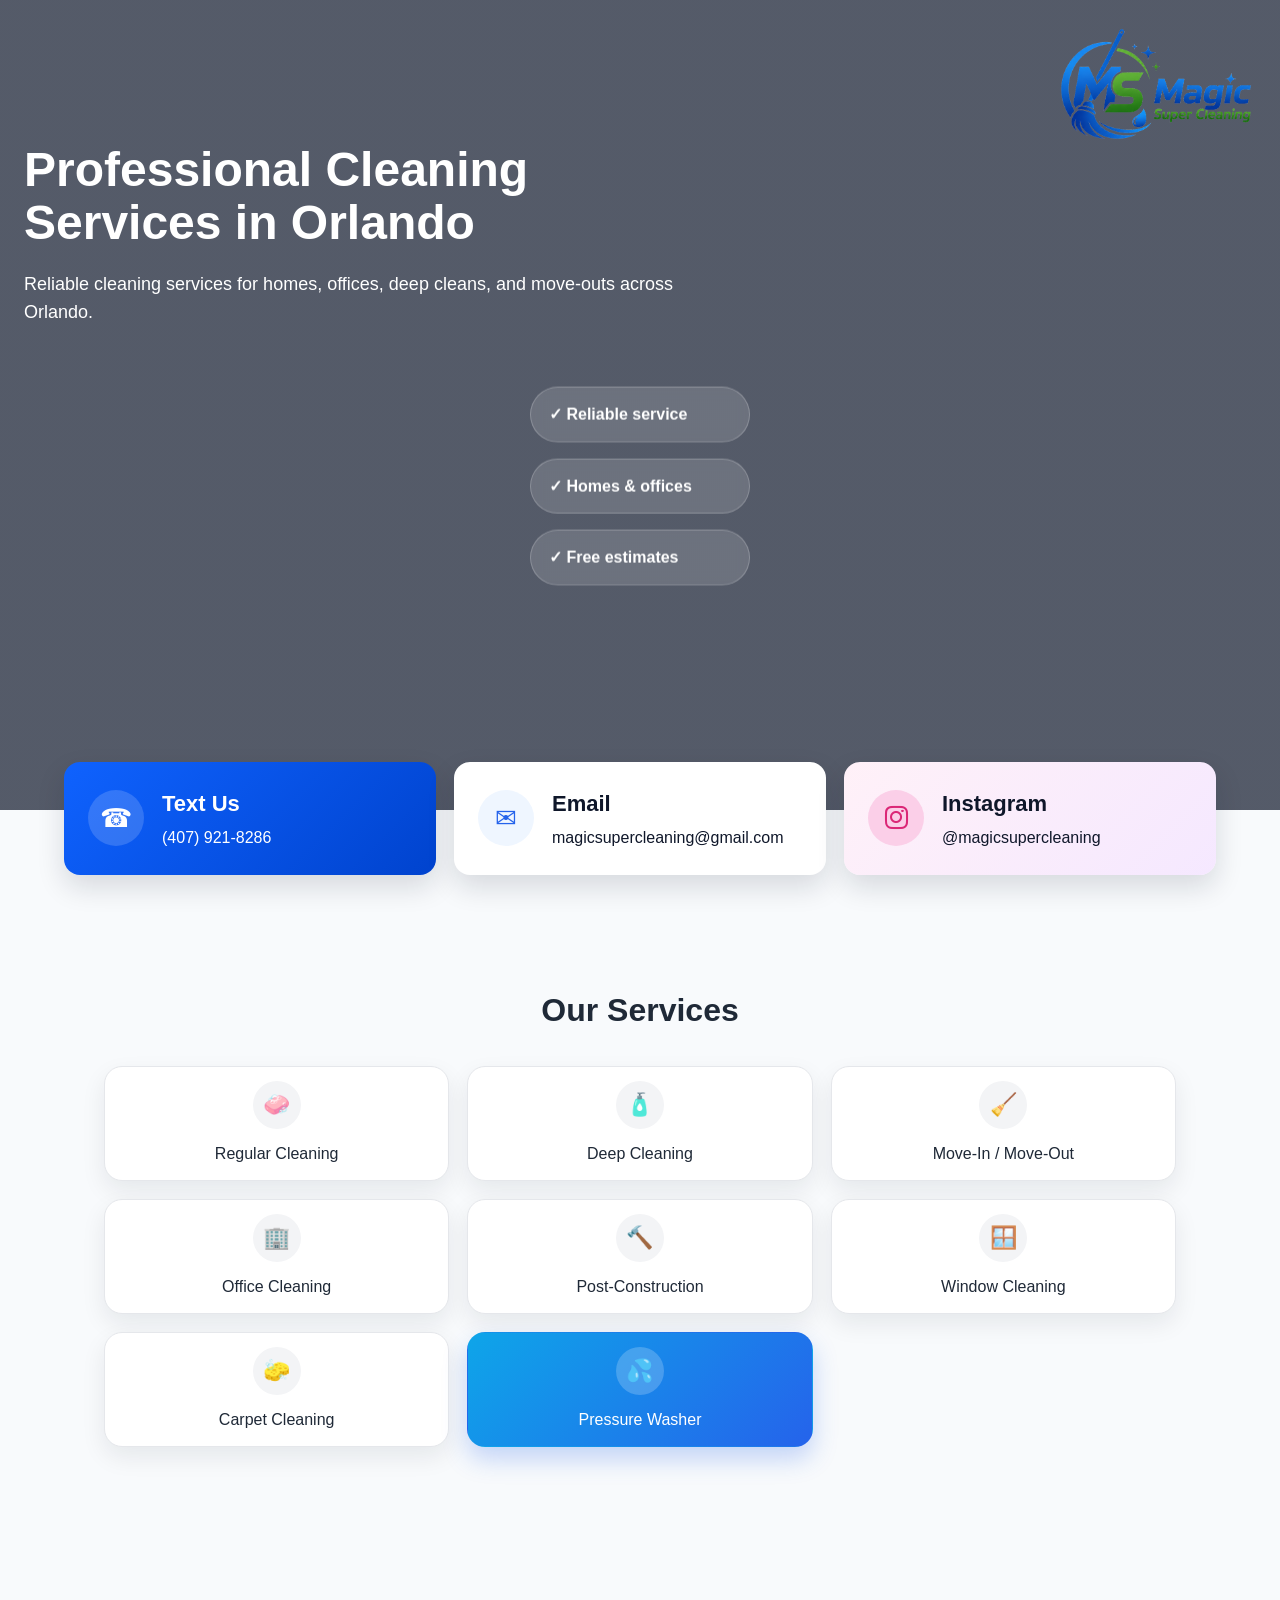
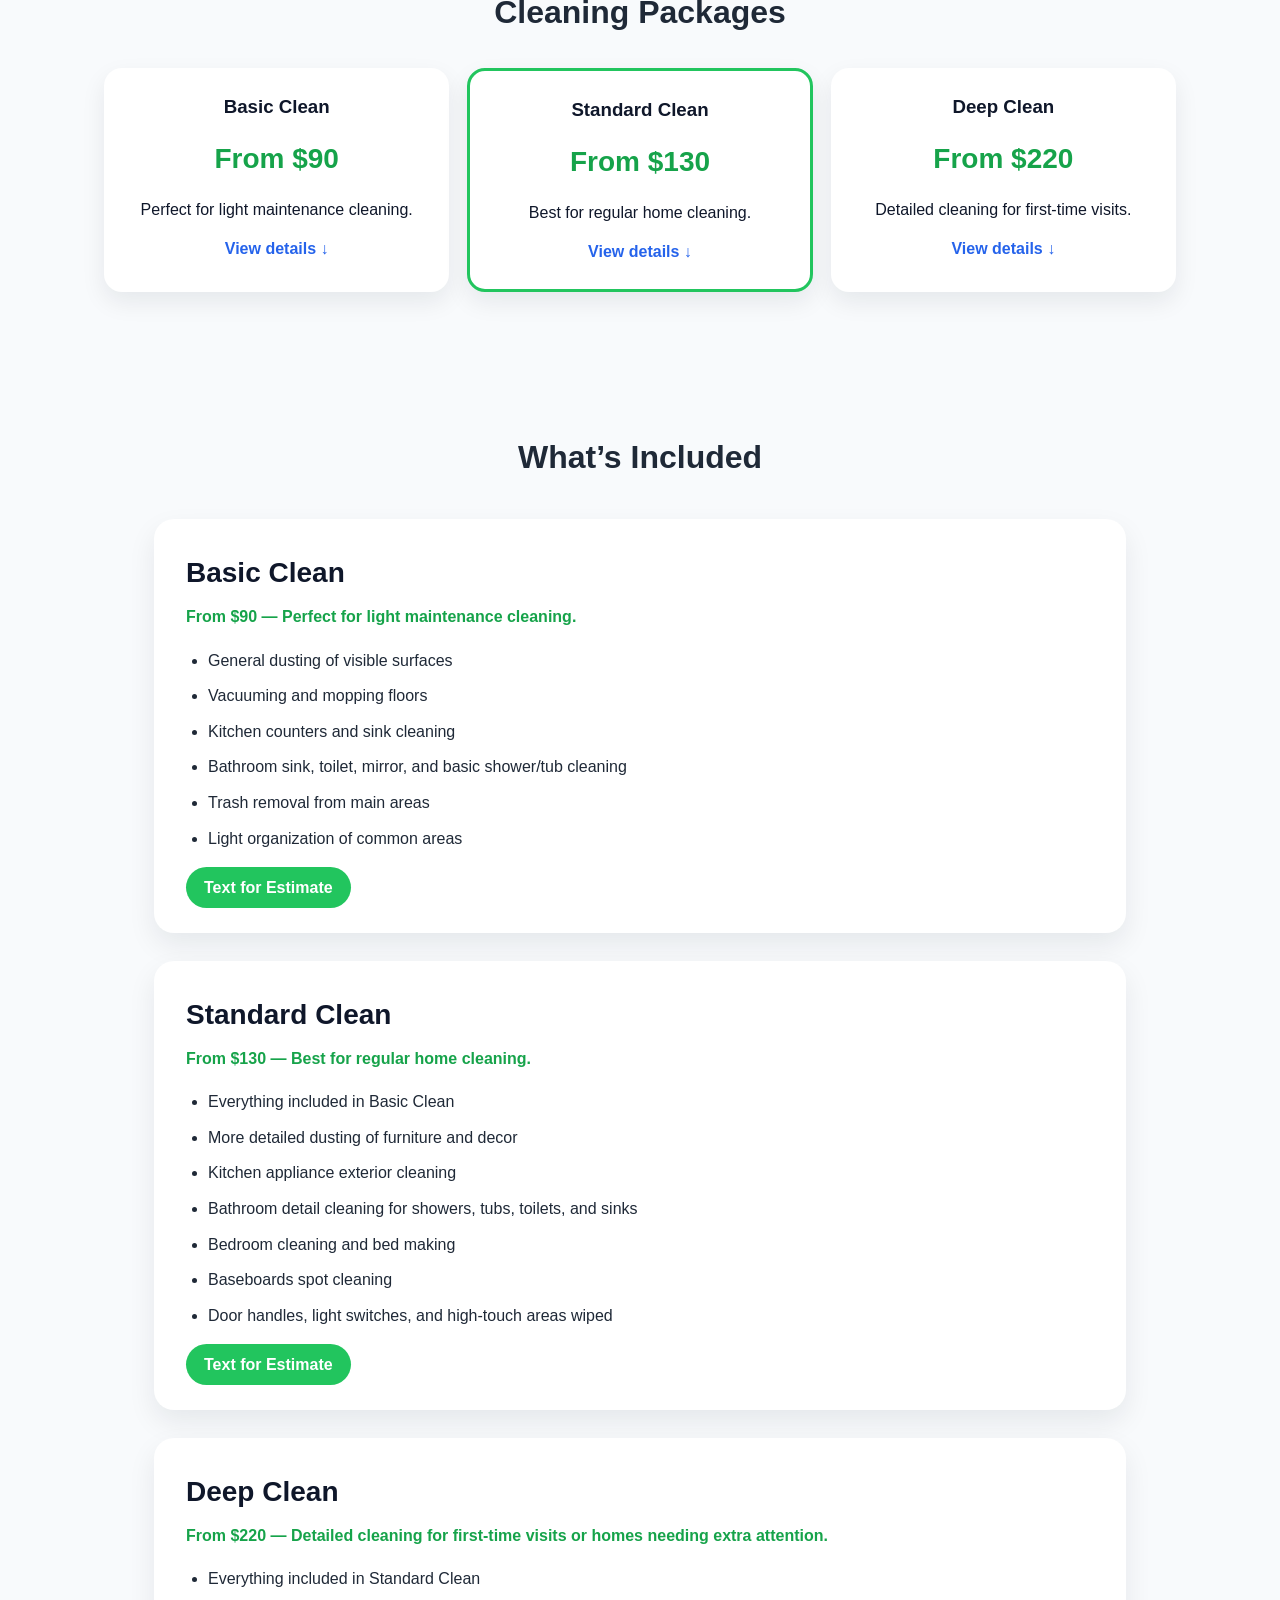
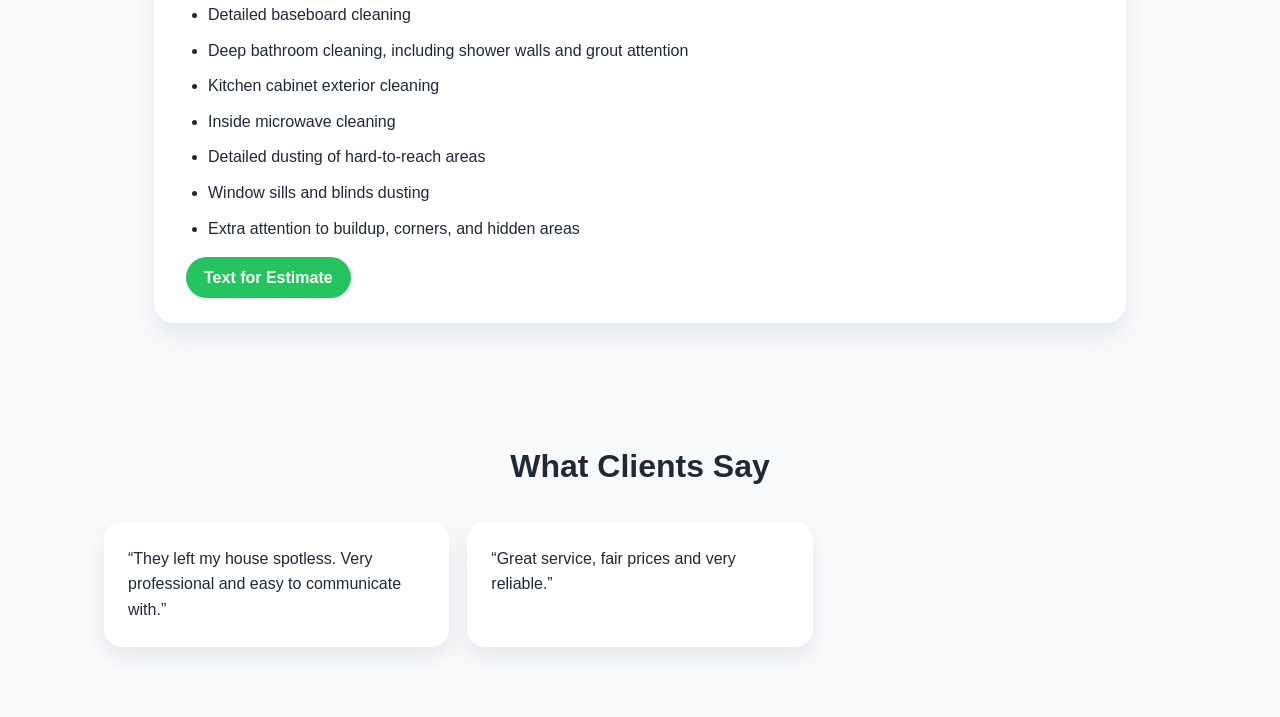
==== index.html @ 4d43b36d "Initial portfolio demos website" ====
<!doctype html>
<html lang="en">
  <head>
    <meta charset="UTF-8" />
    <meta name="viewport" content="width=device-width, initial-scale=1.0" />

    <title>Magic Super Cleaning</title>
    <link rel="stylesheet" href="style.css" />
    <link
      rel="stylesheet"
      href="https://cdnjs.cloudflare.com/ajax/libs/font-awesome/6.5.2/css/all.min.css"
    />
  </head>
  <body>
    <header class="hero">
      <img
        src="images/logo.png"
        alt="Magic Super Cleaning Logo"
        class="hero-logo"
      />

      <div class="hero-content">
        <h1>Professional Cleaning Services in Orlando</h1>

        <p>
          Reliable cleaning services for homes, offices, deep cleans, and
          move-outs across Orlando.
        </p>
      </div>
      <div class="hero-highlights">
        <span>✓ Reliable service</span>
        <span>✓ Homes & offices</span>
        <span>✓ Free estimates</span>
      </div>
    </header>

    <section class="contact-strip">
      <a href="sms:+14079218286" class="contact-card phone-card">
        <span class="contact-icon">☎</span>
        <div>
          <h3>Text Us</h3>
          <p>(407) 921-8286</p>
        </div>
      </a>

      <a
        href="mailto:magicsupercleaning@gmail.com"
        class="contact-card email-card"
      >
        <span class="contact-icon">✉</span>
        <div>
          <h3>Email</h3>
          <p>magicsupercleaning@gmail.com</p>
        </div>
      </a>

      <a
        href="https://instagram.com/magicsupercleaning"
        target="_blank"
        class="contact-card instagram-card"
      >
        <span class="contact-icon"><i class="fa-brands fa-instagram"></i></span>
        <div>
          <h3>Instagram</h3>
          <p>@magicsupercleaning</p>
        </div>
      </a>
    </section>

    <section class="services">
      <h2>Our Services</h2>

      <div class="cards services-grid">
        <div class="card service-card">
          <span class="service-icon">🧼</span>
          <span>Regular Cleaning</span>
        </div>

        <div class="card service-card">
          <span class="service-icon">🧴</span>
          <span>Deep Cleaning</span>
        </div>

        <div class="card service-card">
          <span class="service-icon">🧹</span>
          <span>Move-In / Move-Out</span>
        </div>

        <div class="card service-card">
          <span class="service-icon">🏢</span>
          <span>Office Cleaning</span>
        </div>

        <div class="card service-card">
          <span class="service-icon">🔨</span>
          <span>Post-Construction</span>
        </div>

        <div class="card service-card">
          <span class="service-icon">🪟</span>
          <span>Window Cleaning</span>
        </div>

        <div class="card service-card">
          <span class="service-icon">🧽</span>
          <span>Carpet Cleaning</span>
        </div>

        <a
          href="/pressure-washing-page/index.html"
          class="card service-card pressure-card"
        >
          <span class="service-icon">💦</span> <span>Pressure Washer</span>
        </a>
      </div>
    </section>

    <section class="packages" id="packages">
      <h2>Cleaning Packages</h2>

      <div class="cards">
        <a href="#basic-clean" class="price-card package-link">
          <h3>Basic Clean</h3>
          <p class="price">From $90</p>
          <p>Perfect for light maintenance cleaning.</p>
          <p class="tap-text">View details ↓</p>
        </a>

        <a href="#standard-clean" class="price-card package-link featured">
          <h3>Standard Clean</h3>
          <p class="price">From $130</p>
          <p>Best for regular home cleaning.</p>
          <p class="tap-text">View details ↓</p>
        </a>

        <a href="#deep-clean" class="price-card package-link">
          <h3>Deep Clean</h3>
          <p class="price">From $220</p>
          <p>Detailed cleaning for first-time visits.</p>
          <p class="tap-text">View details ↓</p>
        </a>
      </div>
    </section>

    <section class="package-details" id="package-details">
      <h2>What’s Included</h2>

      <div class="package-detail-card" id="basic-clean">
        <h3>Basic Clean</h3>
        <p class="package-subtitle">
          From $90 — Perfect for light maintenance cleaning.
        </p>

        <ul>
          <li>General dusting of visible surfaces</li>
          <li>Vacuuming and mopping floors</li>
          <li>Kitchen counters and sink cleaning</li>
          <li>Bathroom sink, toilet, mirror, and basic shower/tub cleaning</li>
          <li>Trash removal from main areas</li>
          <li>Light organization of common areas</li>
        </ul>
        <!--<div class="package-actions">
          <a href="sms:+14079218286" class="btn primary">Text for Estimate</a>
          <a
            href="mailto:magicsupercleaning@gmail.com?subject=Cleaning%20Estimate%20Request"
            class="btn secondary"
          >
            Email Us
          </a>
        </div> -->
        <a href="sms:+14079218286" class="btn primary">Text for Estimate</a>
      </div>
      <div class="package-detail-card" id="standard-clean">
        <h3>Standard Clean</h3>
        <p class="package-subtitle">
          From $130 — Best for regular home cleaning.
        </p>

        <ul>
          <li>Everything included in Basic Clean</li>
          <li>More detailed dusting of furniture and decor</li>
          <li>Kitchen appliance exterior cleaning</li>
          <li>
            Bathroom detail cleaning for showers, tubs, toilets, and sinks
          </li>
          <li>Bedroom cleaning and bed making</li>
          <li>Baseboards spot cleaning</li>
          <li>Door handles, light switches, and high-touch areas wiped</li>
        </ul>

        <!--  <a
          href="https://www.instagram.com/magicsupercleaning"
          target="_blank"
          class="btn primary"
        >
          Message on Instagram
        </a>-->
        <a href="sms:+14079218286" class="btn primary">Text for Estimate</a>
      </div>

      <div class="package-detail-card" id="deep-clean">
        <h3>Deep Clean</h3>
        <p class="package-subtitle">
          From $220 — Detailed cleaning for first-time visits or homes needing
          extra attention.
        </p>

        <ul>
          <li>Everything included in Standard Clean</li>
          <li>Detailed baseboard cleaning</li>
          <li>
            Deep bathroom cleaning, including shower walls and grout attention
          </li>
          <li>Kitchen cabinet exterior cleaning</li>
          <li>Inside microwave cleaning</li>
          <li>Detailed dusting of hard-to-reach areas</li>
          <li>Window sills and blinds dusting</li>
          <li>Extra attention to buildup, corners, and hidden areas</li>
        </ul>

        <!-- <a
          href="https://www.instagram.com/magicsupercleaning"
          target="_blank"
          class="btn primary"
        >
          Message on Instagram
        </a>-->
        <a href="sms:+14079218286" class="btn primary">Text for Estimate</a>
      </div>
    </section>

    <section class="testimonials">
      <h2>What Clients Say</h2>
      <div class="cards">
        <div class="card">
          “They left my house spotless. Very professional and easy to
          communicate with.”
        </div>
        <div class="card">“Great service, fair prices and very reliable.”</div>
      </div>
    </section>

    <script src="script.js"></script>
  </body>
</html>
---- style.css ----
* {
  box-sizing: border-box;
  margin: 0;
  padding: 0;
}

body {
  font-family: Arial, sans-serif;
  color: #1f2937;
  background: #f8fafc;
  line-height: 1.6;
}

.hero {
  position: relative;
  min-height: 90vh;
  background:
    linear-gradient(rgba(15, 23, 42, 0.7), rgba(15, 23, 42, 0.7)),
    url("https://images.unsplash.com/photo-1581578731548-c64695cc6952");
  background-size: cover;
  background-position: center;
  color: white;
  padding: 24px;
}

.hero-logo {
  position: absolute;
  top: 24px;
  right: 24px;
  width: 200px;
  height: auto;
  display: block;
  z-index: 10;
}
.hero-highlights {
  position: absolute;
  top: 60%;
  left: 50%;
  transform: translate(-50%, -50%);
  display: flex;
  flex-direction: column;
  gap: 16px;
  z-index: 8;
}

.hero-highlights span {
  background: rgba(255, 255, 255, 0.14);
  border: 1px solid rgba(255, 255, 255, 0.22);
  color: white;
  padding: 14px 18px;
  border-radius: 999px;
  font-weight: 700;
  backdrop-filter: blur(6px);
  min-width: 220px;
}

nav {
  display: flex;
  justify-content: space-between;
  align-items: center;
}

.nav-logo img {
  height: 65px;
  width: auto;
  display: block;
}

.nav-btn,
.btn {
  text-decoration: none;
  padding: 12px 18px;
  border-radius: 999px;
  font-weight: bold;
}

.nav-btn {
  background: white;
  color: #0f172a;
}

.hero-content {
  max-width: 700px;
  margin-top: 120px;
}

.hero h1 {
  font-size: 48px;
  line-height: 1.1;
  margin-bottom: 20px;
}

.hero p {
  font-size: 18px;
  margin-bottom: 30px;
}

.hero-buttons {
  display: flex;
  gap: 12px;
  flex-wrap: wrap;
}

.primary {
  background: #22c55e;
  color: white;
}

.secondary {
  background: white;
  color: #0f172a;
}

section {
  padding: 70px 14px;
  max-width: 1100px;
  margin: auto;
}

section h2 {
  text-align: center;
  font-size: 32px;
  margin-bottom: 30px;
}

.cards {
  display: grid;
  grid-template-columns: repeat(3, 1fr);
  gap: 18px;
}

.services-grid {
  grid-template-columns: repeat(3, minmax(0, 1fr));
}

.card,
.price-card {
  background: white;
  padding: 24px;
  border-radius: 18px;
  box-shadow: 0 10px 25px rgba(15, 23, 42, 0.08);
}
html {
  scroll-behavior: smooth;
}

.package-link {
  color: #0f172a;
  text-decoration: none;
  cursor: pointer;
  transition:
    transform 0.2s ease,
    box-shadow 0.2s ease;
}

.package-link:hover {
  transform: translateY(-6px);
  box-shadow: 0 16px 32px rgba(15, 23, 42, 0.14);
}

.package-details {
  max-width: 1000px;
}

.package-details h2 {
  margin-bottom: 36px;
}

.package-detail-card {
  background: white;
  padding: 32px;
  border-radius: 20px;
  box-shadow: 0 12px 28px rgba(15, 23, 42, 0.08);
  margin-bottom: 28px;
  scroll-margin-top: 40px;
}

.package-detail-card h3 {
  font-size: 28px;
  color: #0f172a;
  margin-bottom: 8px;
}

.package-subtitle {
  color: #16a34a;
  font-weight: 700;
  margin-bottom: 18px;
}

.package-detail-card ul {
  margin-bottom: 24px;
  padding-left: 22px;
}

.package-detail-card li {
  margin-bottom: 10px;
}

.service-card {
  display: flex;
  flex-direction: column;
  text-align: center;
  justify-content: center;
  align-items: center;
  min-height: 115px;
  gap: 12px;
  border: 1px solid #e5e7eb;
  color: #1f2937;
  text-decoration: none;
  transition:
    transform 0.2s ease,
    box-shadow 0.2s ease,
    border-color 0.2s ease;
  padding: 5px;
}

.service-icon {
  display: inline-flex;
  align-items: center;
  justify-content: center;
  width: 48px;
  height: 48px;
  border-radius: 50%;
  background: #f3f4f6;
  font-size: 22px;
}

.service-card:hover {
  transform: none;
  box-shadow: 0 12px 24px rgba(15, 23, 42, 0.08);
  border-color: #d1d5db;
}

.pressure-card {
  background: linear-gradient(135deg, #0ea5e9 0%, #2563eb 100%);
  color: white;
  border-color: transparent;
  box-shadow: 0 12px 24px rgba(37, 99, 235, 0.25);
}

.pressure-card .service-icon {
  background: rgba(255, 255, 255, 0.2);
  color: white;
}

.pressure-card:hover {
  transform: translateY(-6px);
  box-shadow: 0 16px 30px rgba(37, 99, 235, 0.35);
}

.price-card {
  text-align: center;
}

.featured {
  border: 3px solid #22c55e;
}

.price {
  font-size: 28px;
  color: #16a34a;
  font-weight: bold;
  margin: 15px 0;
}

.gallery-grid {
  display: grid;
  grid-template-columns: repeat(3, 1fr);
  gap: 18px;
}

.gallery-grid img {
  width: 100%;
  height: 230px;
  object-fit: cover;
  border-radius: 18px;
}

.testimonials {
  padding-top: 20px;
}

.contact-strip {
  max-width: 1200px;
  margin: -48px auto 40px;
  padding: 0 24px;
  display: grid;
  grid-template-columns: repeat(3, 1fr);
  gap: 18px;
  position: relative;
  z-index: 5;
}

.contact-card {
  min-height: 110px;
  padding: 24px;
  border-radius: 16px;
  text-decoration: none;
  display: flex;
  align-items: center;
  gap: 18px;
  box-shadow: 0 12px 28px rgba(15, 23, 42, 0.14);
  transition:
    transform 0.2s ease,
    box-shadow 0.2s ease;
}

.contact-card:hover {
  transform: translateY(-4px);
  box-shadow: 0 18px 36px rgba(15, 23, 42, 0.18);
}

.contact-icon {
  width: 56px;
  height: 56px;
  min-width: 56px;
  border-radius: 50%;
  display: inline-flex;
  align-items: center;
  justify-content: center;
  font-size: 26px;
}

.contact-card h3 {
  font-size: 22px;
  margin-bottom: 4px;
}

.contact-card p {
  font-size: 16px;
  margin: 0;
}

.tap-text {
  margin-top: 14px;
  color: #2563eb;
  font-weight: 700;
}

.phone-card {
  background: linear-gradient(135deg, #0f62fe, #0043ce);
  color: white;
}

.phone-card .contact-icon {
  background: rgba(255, 255, 255, 0.16);
}

.email-card {
  background: white;
  color: #0f172a;
}

.email-card .contact-icon {
  background: #eff6ff;
  color: #2563eb;
}

.instagram-card {
  background: linear-gradient(135deg, #fff1f8, #f5e8ff);
  color: #0f172a;
}

.instagram-card .contact-icon {
  background: #fbcfe8;
  color: #db2777;
}

@media (max-width: 768px) {
  .hero-logo {
    width: 120px;
    top: 18px;
    right: 18px;
  }

  .hero h1 {
    font-size: 34px;
  }

  .hero-content {
    margin-top: 100px;
  }

  .hero-highlights {
    position: static;
    transform: none;
    margin-top: 28px;
    align-items: flex-start;
  }

  .hero-highlights span {
    min-width: auto;
    width: fit-content;
  }

  .contact-strip {
    margin: -32px auto 30px;
    grid-template-columns: 1fr;
  }

  .contact-card {
    min-height: 95px;
    padding: 20px;
  }

  .cards,
  .gallery-grid,
  .services-grid {
    grid-template-columns: 1fr;
  }
}
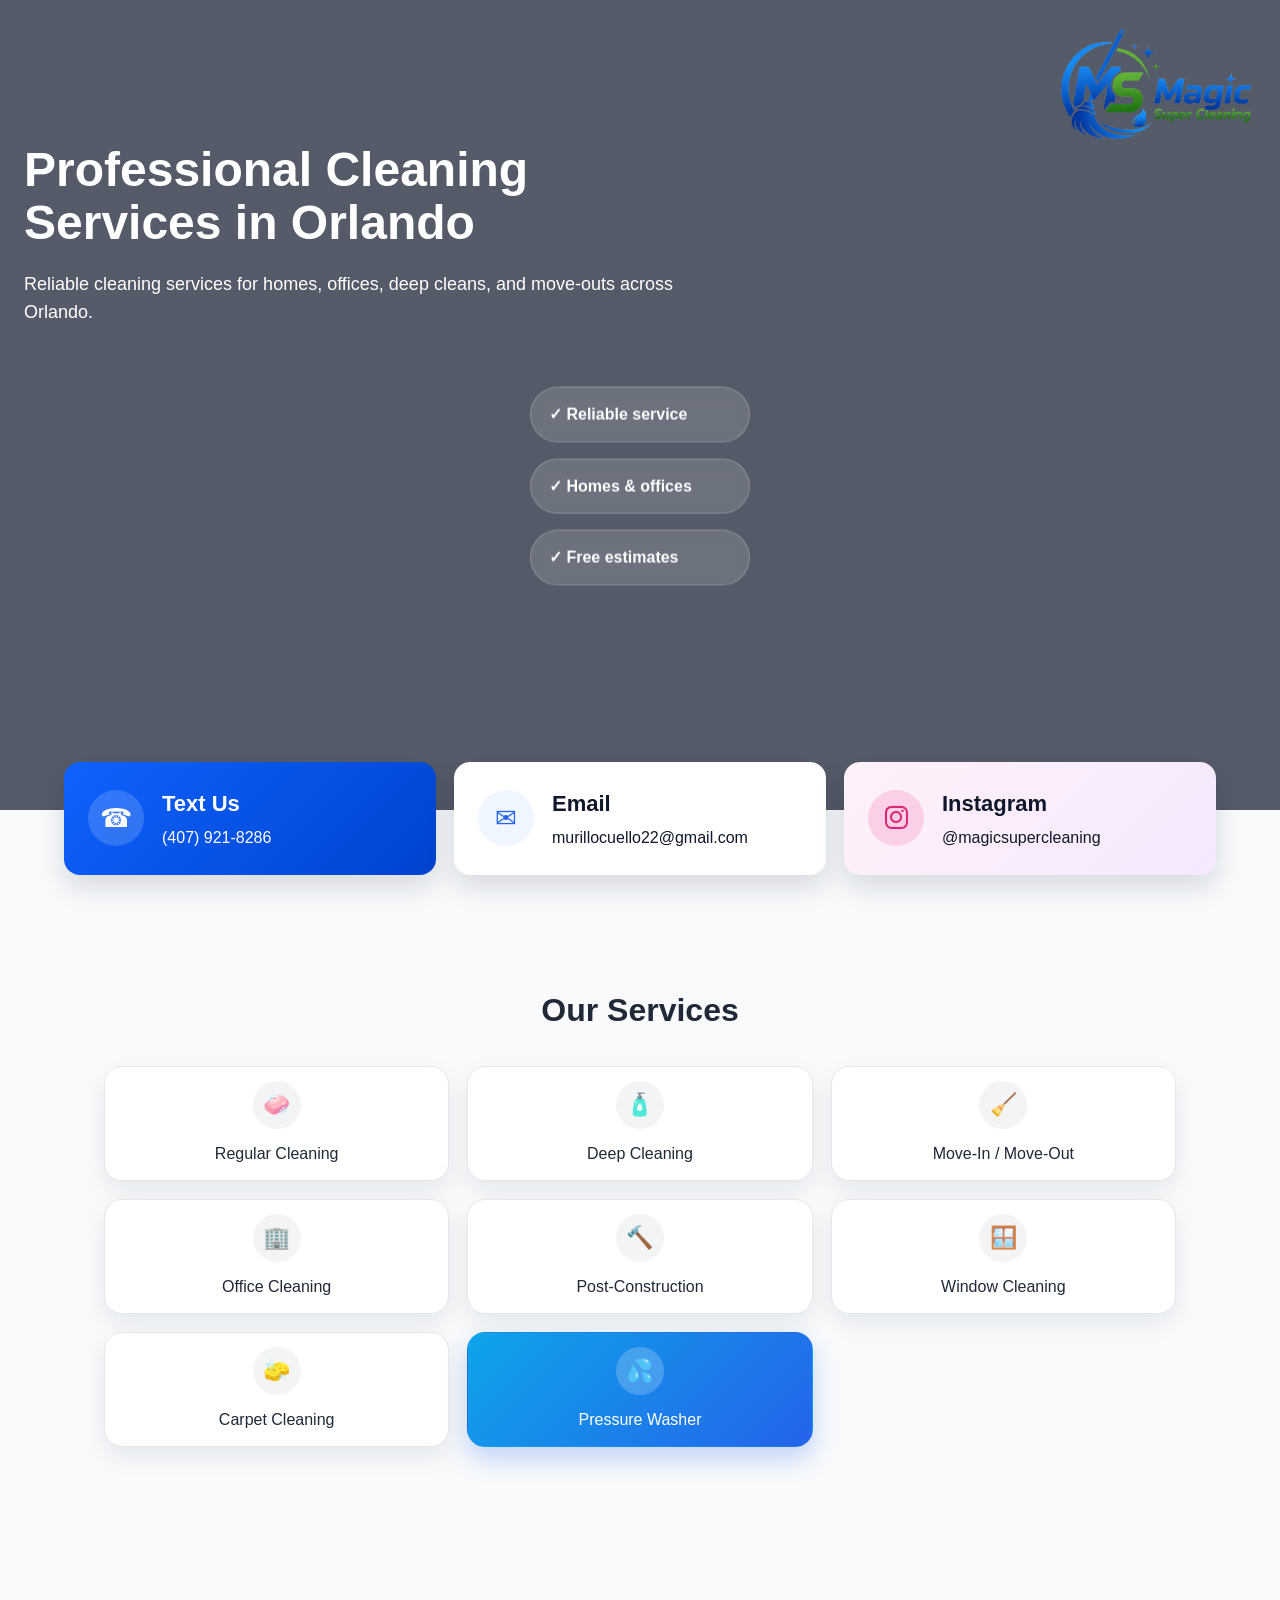
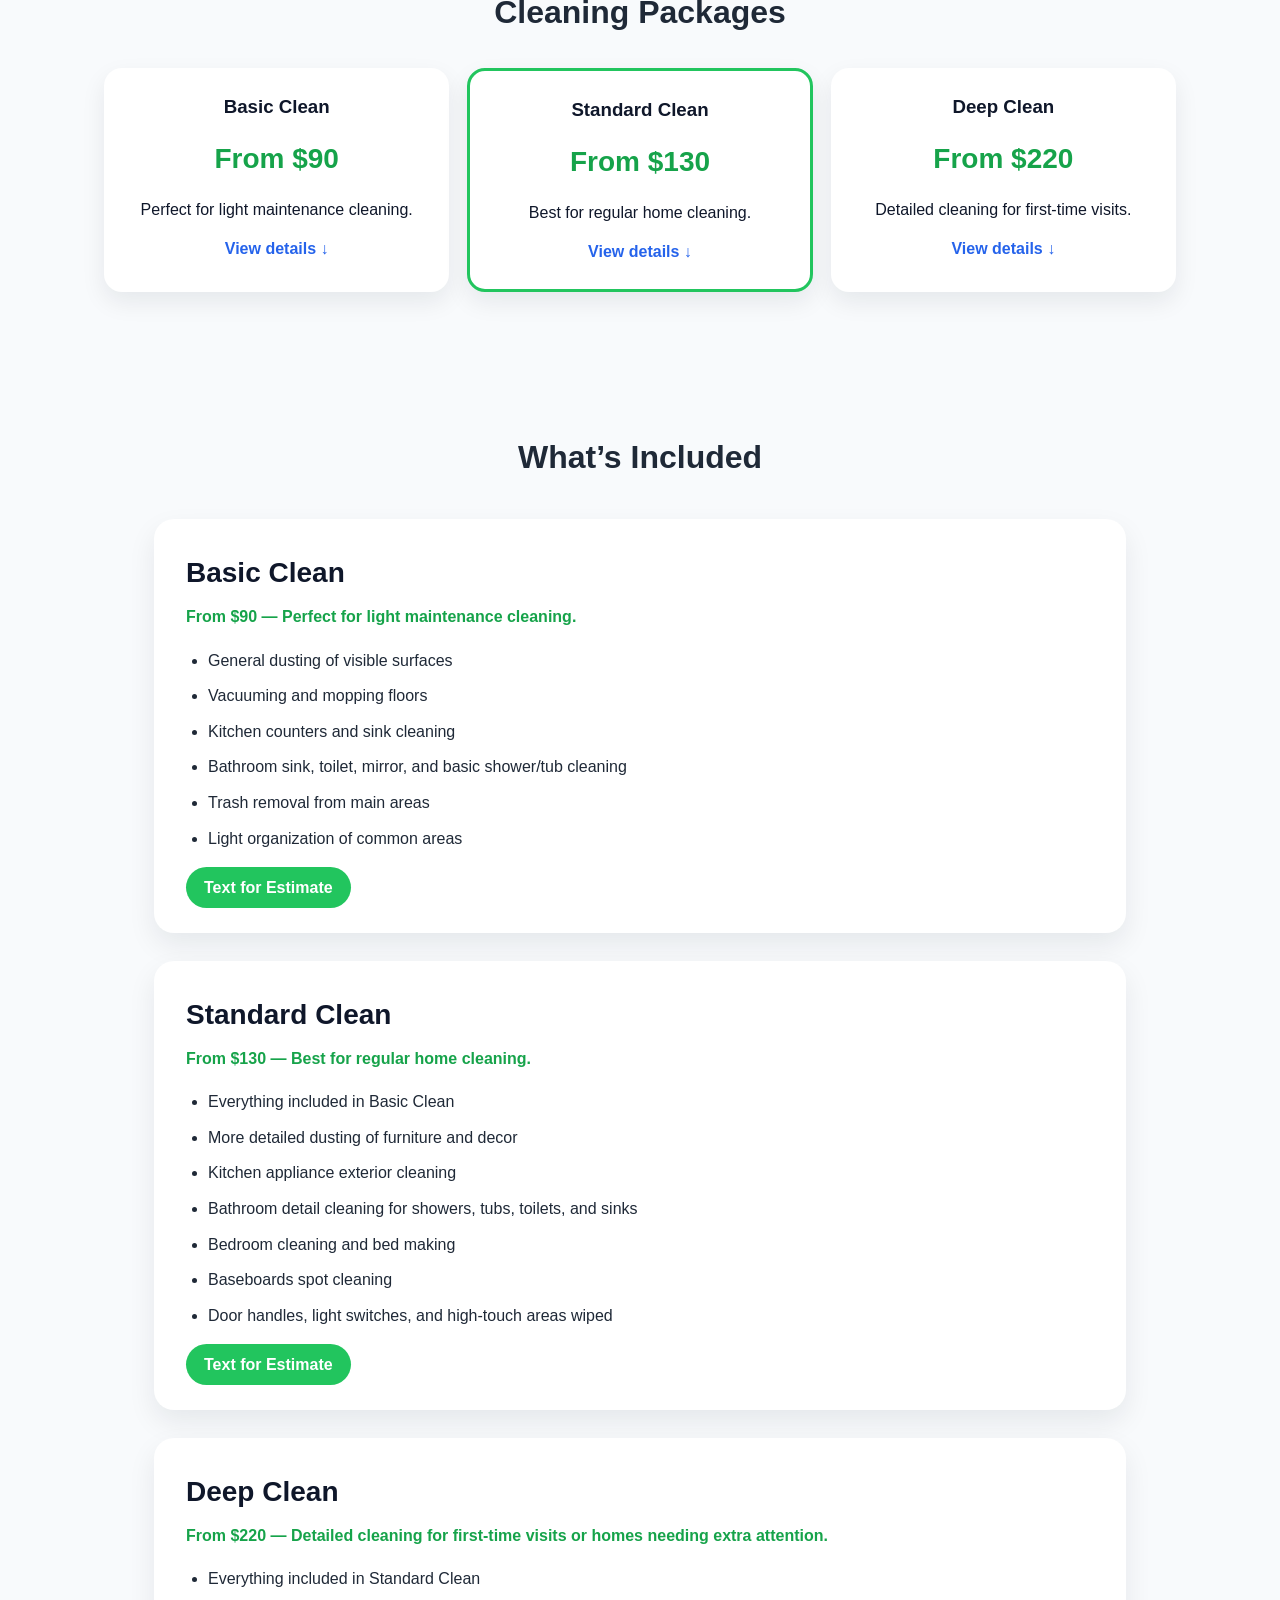
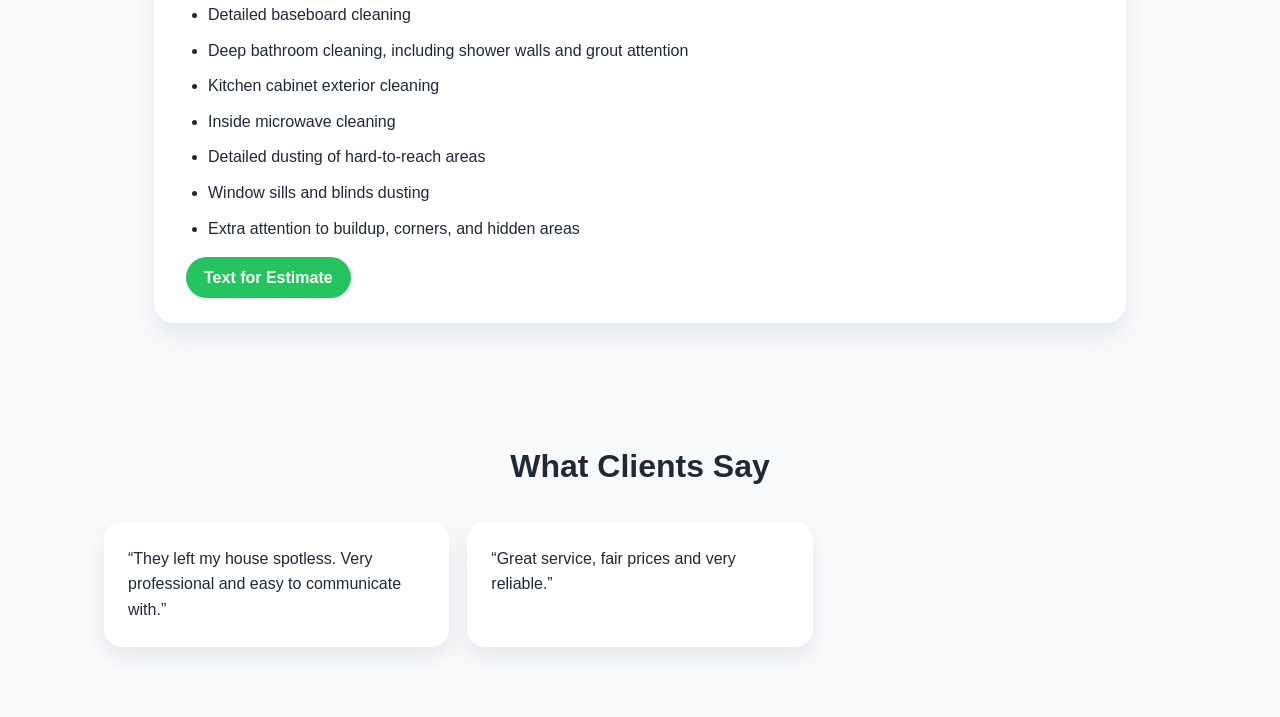
==== commit 57ccd04d: "Update email and deleted carpet.1" ====
--- a/index.html
+++ b/index.html
@@ -44,13 +44,13 @@
       </a>
 
       <a
-        href="mailto:magicsupercleaning@gmail.com"
+        href="mailto:murillocuello22@gmail.com"
         class="contact-card email-card"
       >
         <span class="contact-icon">✉</span>
         <div>
           <h3>Email</h3>
-          <p>magicsupercleaning@gmail.com</p>
+          <p>murillocuello22@gmail.com</p>
         </div>
       </a>
 
